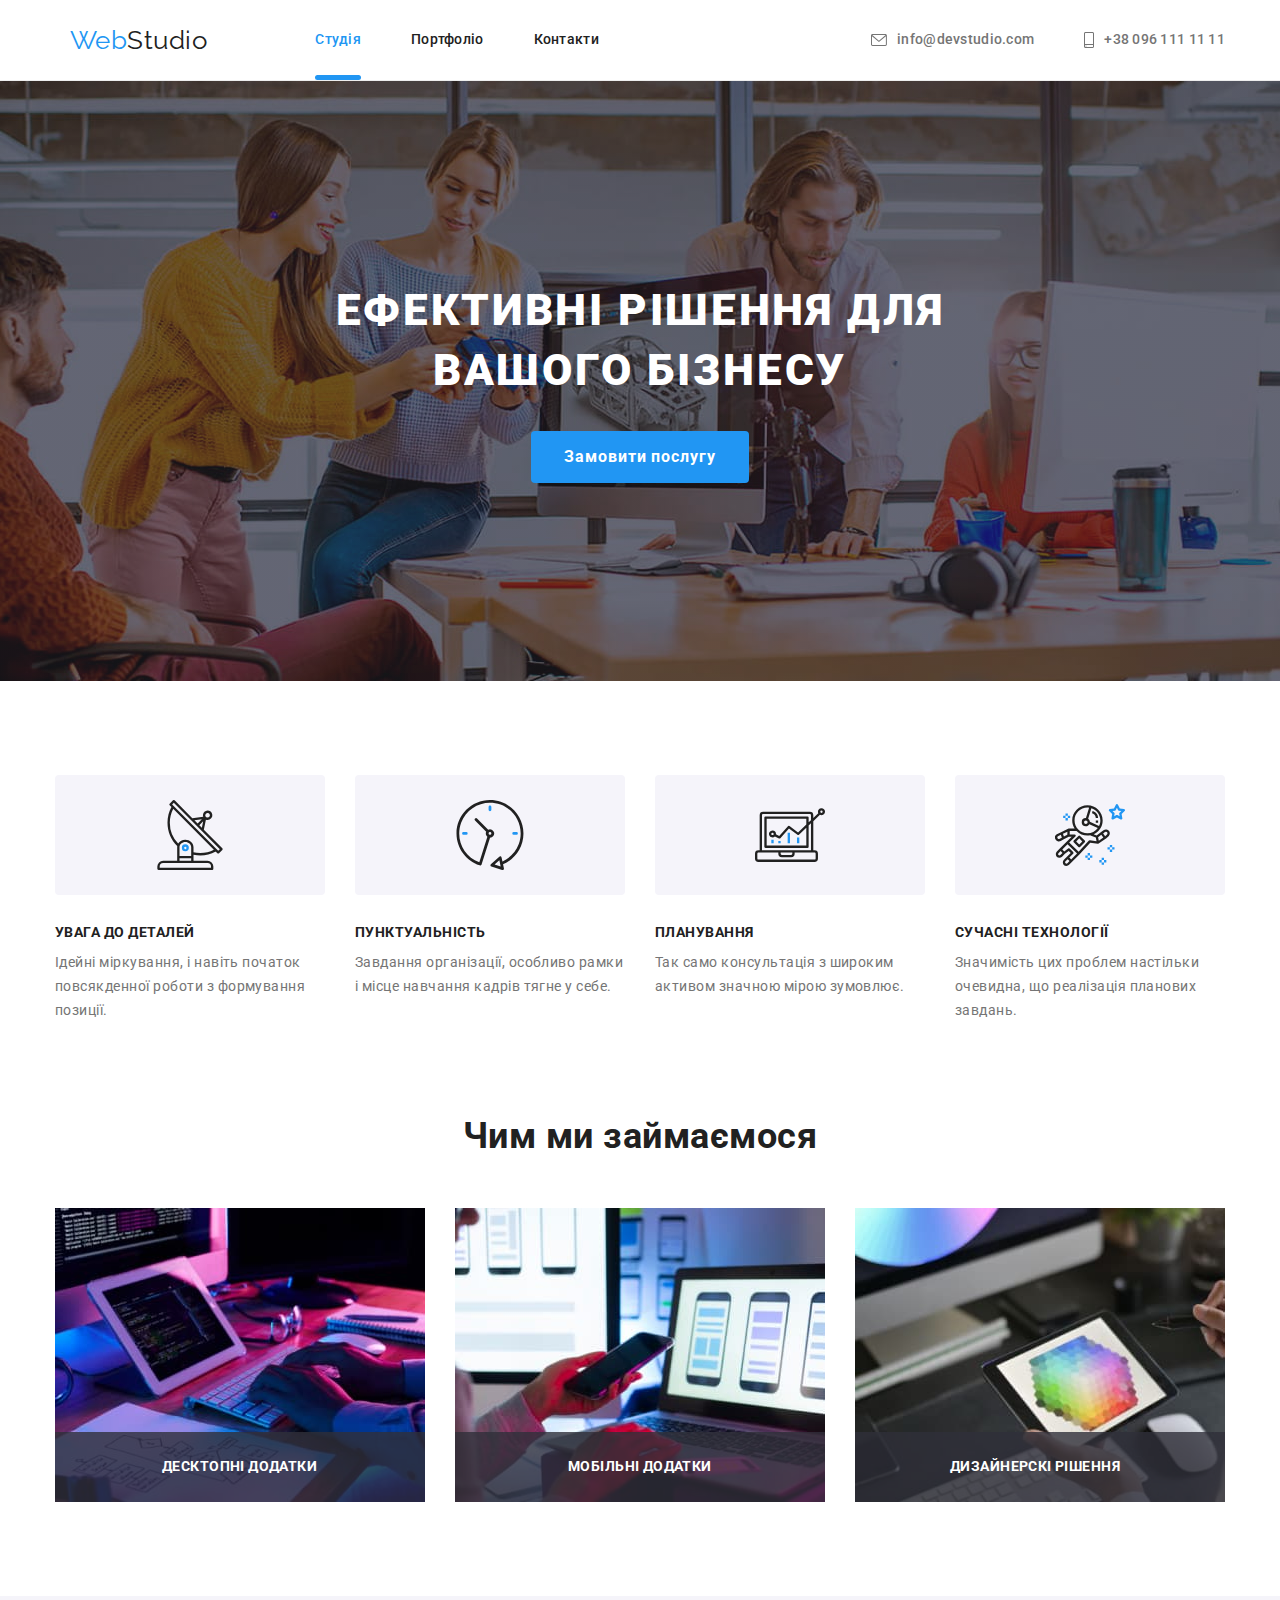
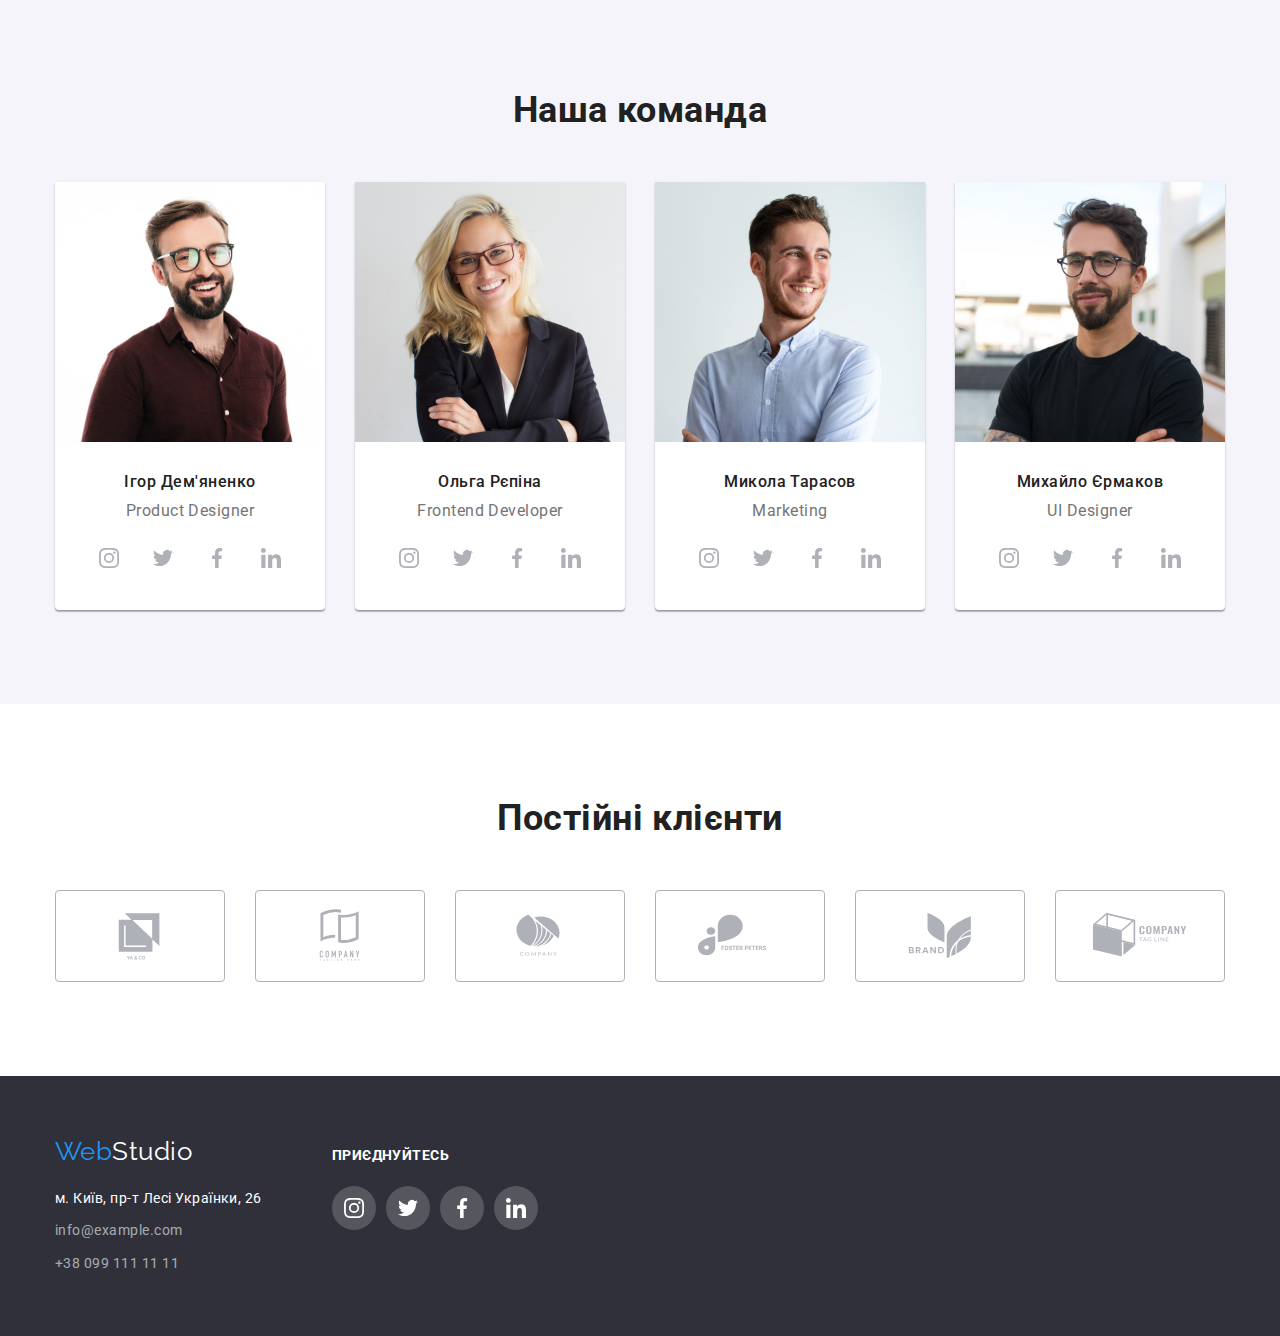
==== index.html @ 12e818ae "Add files via upload" ====
<!DOCTYPE html>
<html lang="uk">
  <head>
    <meta charset="UTF-8" />
    <meta http-equiv="X-UA-Compatible" content="IE=edge" />
    <meta name="viewport" content="width=device-width, initial-scale=1.0" />
    <title>Студія</title>
    <link
      href="https://fonts.googleapis.com/css2?family=Raleway:wght@700&family=Roboto:wght@400;500;700;900&display=swap"
      rel="stylesheet"
    />
    <link
      rel="stylesheet"
      href="https://cdnjs.cloudflare.com/ajax/libs/modern-normalize/1.1.0/modern-normalize.min.css"
    />
    <link rel="stylesheet" href="./css/styles.css" />
  </head>
  <body class="page">
    <!--Header -->
    <header class="page-header">
      <div class="container main-nav">
        <nav class="main-nav">
          <a href="./index.html" lang="en" class="logo-web"
            >Web<span class="logo-studio">Studio</span>
          </a>
          <ul class="site-nav list">
            <li class="item">
              <a href="./index.html" class="link link-current">Студія</a>
            </li>
            <li class="item">
              <a href="./portfolio.html" class="link">Портфоліо</a>
            </li>
            <li class="item"><a href="" class="link">Контакти</a></li>
          </ul>
        </nav>
        <div class="auth-nav">
          <ul class="auth-nav list">
            <li class="item">
              <a class="link" href="mailto:info@devstudio.com"
                ><svg class="icon-nav" width="16" height="12">
                  <use href="./images/symbol-defs.svg#icon-envelope"></use></svg>info@devstudio.com</a
              >
            </li>
            <li class="item">
              <a class="link" href="tel:+380961111111"
                ><svg class="icon-nav" width="10" height="16">
                  <use href="./images/symbol-defs.svg#icon-smartphone"></use>
                </svg>
                +38 096 111 11 11</a
              >
            </li>
          </ul>
        </div>
      </div>
    </header>
    <!--Main-->
    <main>
      <!--Hero-->
      <section class="hero">
        <h1 class="hero-title">
          Ефективні рішення для<br />
          вашого бізнесу
        </h1>
        <button data-modal-open type="button" class="button primary">Замовити послугу</button>
      </section>
      <!--Особливості-->
      <section class="feature">
        <div class="container">
          <ul class="feature-icons list">
            <li class="items">
              <svg class="item-icon" width="70" height="70">
                <use href="./images/symbol-defs.svg#icon-antenna"></use>
              </svg>
            </li>
            <li class="items"
              ><svg class="item-icon" width="70" height="70">
                <use href="./images/symbol-defs.svg#icon-clock"></use>
              </svg>
            </li>
            <li class="items"
              ><svg class="item-icon" width="70" height="70">
                <use href="./images/symbol-defs.svg#icon-diagram"></use>
              </svg>
            </li>
            <li class="items"
              ><svg class="item-icon" width="70" height="70">
                <use href="./images/symbol-defs.svg#icon-astronaut"></use>
              </svg>
            </li>
          </ul>
          <h2 class="feature-title section-title">Наші Особливості</h2>
          <ul class="feature-list list">
            <li class="item icon-antenna">
              <h3 class="list-title">УВАГА ДО ДЕТАЛЕЙ</h3>
              <p class="text">
                Ідейні міркування, і навіть початок повсякденної роботи з формування позиції.
              </p>
            </li>
            <li class="item icon-clock">
              <h3 class="list-title">ПУНКТУАЛЬНІСТЬ</h3>
              <p class="text">
                Завдання організації, особливо рамки і місце навчання кадрів тягне у себе.
              </p>
            </li>
            <li class="item icon-diagram">
              <h3 class="list-title">ПЛАНУВАННЯ</h3>
              <p class="text"> Так само консультація з широким активом значною мірою зумовлює. </p>
            </li>
            <li class="item icon-astronaut">
              <h3 class="list-title">СУЧАСНІ ТЕХНОЛОГІЇ</h3>
              <p class="text">
                Значимість цих проблем настільки очевидна, що реалізація планових завдань.
              </p>
            </li>
          </ul>
        </div>
      </section>
      <!--Чим ми займаємося-->
      <section class="work-list">
        <div class="container">
          <h2 class="section-title">Чим ми займаємося</h2>
          <ul class="work-img list">
            <li class="item aplication">
              <div class="product-thumb">
                <img
                  src="./images/developing.jpg"
                  alt="Розробка программи"
                  width="370"
                  class="img"
                />
                <div class="thumb-img developing"><p class="img-text">Десктопні додатки</p> </div>
              </div>
            </li>
            <li class="item">
              <div class="product-thumb"
                ><img
                  src="./images/mobile-aplication.jpg"
                  alt="Мобільна Аплікація"
                  width="370"
                  class="img"
                />
                <div class="thumb-img aplication"><p class="img-text">Мобільні додатки</p></div>
              </div>
            </li>
            <li class="item">
              <div class="product-thumb"
                ><img
                  src="./images/color-box.jpg"
                  alt="Кольорова фігура на планшеті"
                  width="370"
                  class="img"
                />
                <div class="thumb-img box"><p class="img-text">Дизайнерскі рішення</p></div>
              </div>
            </li>
          </ul>
        </div>
      </section>

      <!--Наша команда-->
      <section class="staff">
        <div class="container">
          <h2 class="section-title">Наша команда</h2>
          <ul class="staff-list list">
            <li class="item">
              <img
                src="./images/Ігор-Дем'яненко.jpg"
                alt="Ігор-Дем'яненко"
                width="270"
                class="img"
              />
              <div class="staff-block">
                <h3 class="list-title">Ігор Дем'яненко</h3>
                <p class="text">Product Designer</p>
                <ul class="staff-socials list">
                  <li class="staff-item"
                    ><a class="link staff-link" href="#" target="_blank" rel="noreferrer noopener"
                      ><svg class="staff-icon" width="20" height="20">
                        <use href="./images/symbol-defs.svg#icon-inst"></use>
                      </svg>
                    </a>
                  </li>
                  <li class="staff-item"
                    ><a class="link staff-link" href="#" target="_blank" rel="noreferrer noopener"
                      ><svg class="staff-icon" width="20" height="20">
                        <use href="./images/symbol-defs.svg#icon-twit"></use></svg></a
                  ></li>
                  <li class="staff-item"
                    ><a class="link staff-link" href="#" target="_blank" rel="noreferrer noopener"
                      ><svg class="staff-icon" width="20" height="20">
                        <use href="./images/symbol-defs.svg#icon-face"></use></svg></a
                  ></li>
                  <li class="staff-item"
                    ><a class="link staff-link" href="#" target="_blank" rel="noreferrer noopener">
                      <svg class="staff-icon" width="20" height="20">
                        <use href="./images/symbol-defs.svg#icon-linke"></use>
                      </svg>
                    </a>
                  </li>
                </ul>
              </div>
            </li>
            <li class="item">
              <img src="./images/Ольга-Рєпіна.jpg" alt="Ольга-Рєпіна" width="270" class="img" />
              <div class="staff-block">
                <h3 class="list-title">Ольга Рєпіна</h3>
                <p class="text">Frontend Developer</p>
                <ul class="staff-socials list">
                  <li class="staff-item"
                    ><a class="link staff-link" href="#" target="_blank" rel="noreferrer noopener"
                      ><svg class="staff-icon" width="20" height="20">
                        <use href="./images/symbol-defs.svg#icon-inst"></use></svg></a
                  ></li>
                  <li class="staff-item"
                    ><a class="link staff-link" href="#" target="_blank" rel="noreferrer noopener"
                      ><svg class="staff-icon" width="20" height="20">
                        <use href="./images/symbol-defs.svg#icon-twit"></use></svg></a
                  ></li>
                  <li class="staff-item"
                    ><a class="link staff-link" href="#" target="_blank" rel="noreferrer noopener"
                      ><svg class="staff-icon" width="20" height="20">
                        <use href="./images/symbol-defs.svg#icon-face"></use></svg></a
                  ></li>
                  <li class="staff-item"
                    ><a class="link staff-link" href="#" target="_blank" rel="noreferrer noopener">
                      <svg class="staff-icon" width="20" height="20">
                        <use href="./images/symbol-defs.svg#icon-linke"></use>
                      </svg>
                    </a>
                  </li>
                </ul>
              </div>
            </li>
            <li class="item">
              <img src="./images/Микола-Тарасов.jpg" alt="Микола-Тарасов" width="270" class="img" />
              <div class="staff-block">
                <h3 class="list-title">Микола Тарасов</h3>
                <p class="text">Marketing</p>
                <ul class="staff-socials list">
                  <li class="staff-item"
                    ><a class="link staff-link" href="#" target="_blank" rel="noreferrer noopener"
                      ><svg class="staff-icon" width="20" height="20">
                        <use href="./images/symbol-defs.svg#icon-inst"></use></svg></a
                  ></li>
                  <li class="staff-item"
                    ><a class="link staff-link" href="#" target="_blank" rel="noreferrer noopener"
                      ><svg class="staff-icon" width="20" height="20">
                        <use href="./images/symbol-defs.svg#icon-twit"></use></svg></a
                  ></li>
                  <li class="staff-item"
                    ><a class="link staff-link" href="#" target="_blank" rel="noreferrer noopener"
                      ><svg class="staff-icon" width="20" height="20">
                        <use href="./images/symbol-defs.svg#icon-face"></use></svg></a
                  ></li>
                  <li class="staff-item"
                    ><a class="link staff-link" href="#" target="_blank" rel="noreferrer noopener">
                      <svg class="staff-icon" width="20" height="20">
                        <use href="./images/symbol-defs.svg#icon-linke"></use>
                      </svg>
                    </a>
                  </li>
                </ul>
              </div>
            </li>
            <li class="item">
              <img
                src="./images/Михайло-Єрмаков.jpg"
                alt="Михайло-Єрмаков"
                width="270"
                class="img"
              />
              <div class="staff-block">
                <h3 class="list-title">Михайло Єрмаков</h3>
                <p class="text">UI Designer</p>
                <ul class="staff-socials list">
                  <li class="staff-item"
                    ><a class="link staff-link" href="#" target="_blank" rel="noreferrer noopener"
                      ><svg class="staff-icon" width="20" height="20">
                        <use href="./images/symbol-defs.svg#icon-inst"></use></svg></a
                  ></li>
                  <li class="staff-item"
                    ><a class="link staff-link" href="#" target="_blank" rel="noreferrer noopener"
                      ><svg class="staff-icon" width="20" height="20">
                        <use href="./images/symbol-defs.svg#icon-twit"></use></svg></a
                  ></li>
                  <li class="staff-item"
                    ><a class="link staff-link" href="#" target="_blank" rel="noreferrer noopener"
                      ><svg class="staff-icon" width="20" height="20">
                        <use href="./images/symbol-defs.svg#icon-face"></use></svg></a
                  ></li>
                  <li class="staff-item"
                    ><a class="link staff-link" href="#" target="_blank" rel="noreferrer noopener">
                      <svg class="staff-icon" width="20" height="20">
                        <use href="./images/symbol-defs.svg#icon-linke"></use>
                      </svg>
                    </a>
                  </li>
                </ul>
              </div>
            </li>
          </ul>
        </div>
      </section>
      <!--Постійні Клієнти-->
      <section class="clients">
        <div class="container">
          <h2 class="section-title">Постійні клієнти</h2>
          <ul class="client-list list">
            <li class="item">
              <a href="#" class="link clients-link">
                <svg class="clients-icon" width="106" height="60">
                  <use href="./images/symbol-defs.svg#icon-yaco"></use>
                </svg> </a
            ></li>
            <li class="item">
              <a href="#" class="link clients-link">
                <svg class="clients-icon" width="106" height="60">
                  <use href="./images/symbol-defs.svg#icon-company-tagline-here"></use>
                </svg>
              </a>
            </li>
            <li class="item">
              <a href="#" class="link clients-link">
                <svg class="clients-icon" width="106" height="60">
                  <use href="./images/symbol-defs.svg#icon-Company"></use></svg></a
            ></li>
            <li class="item">
              <a href="#" class="link clients-link">
                <svg class="clients-icon" width="106" height="60">
                  <use href="./images/symbol-defs.svg#icon-Foster-Peters"></use></svg></a
            ></li>
            <li class="item">
              <a href="#" class="link clients-link">
                <svg class="clients-icon" width="106" height="60">
                  <use href="./images/symbol-defs.svg#icon-Brand"></use></svg></a
            ></li>
            <li class="item">
              <a href="#" class="link clients-link">
                <svg class="clients-icon" width="106" height="60">
                  <use href="./images/symbol-defs.svg#icon-company-tag-line"></use></svg></a
            ></li>
          </ul>
        </div>
      </section>
    </main>
    <!--footer-->
    <footer class="footer">
      <div class="footer-container container">
        <div>
          <a href="./index.html" lang="en"
            ><span class="logo-footer-web">Web</span><span class="logo-footer-studio">Studio</span>
          </a>
          <address class="address">
            <ul class="list">
              <li class="item">
                <a
                  class="address-link"
                  href="https://www.google.com/maps/place/Top+Pacers/@50.4266859,30.5382264,19z/data=!4m13!1m7!3m6!1s0x40d4cf0e033ecbe9:0x57a4dffefec77da0!2z0LHRg9C7LiDQm9C10YHQuCDQo9C60YDQsNC40L3QutC4LCAyNiwg0JrQuNC10LIsIDAyMDAw!3b1!8m2!3d50.4265807!4d30.5383858!3m4!1s0x40d4cf0e033fffff:0x7d92f9458d0f64e0!8m2!3d50.4265807!4d30.5383858"
                  target="_blank"
                  rel="noreferrer noopener"
                  >м. Київ, пр-т Лесі Українки, 26</a
                >
              </li>
              <li class="item">
                <a href="mailto:info@example.com" class="mail-link list-link">info@example.com</a>
              </li>
              <li class="item">
                <a href="tel:+380991111111" class="list-link">+38 099 111 11 11</a>
              </li>
            </ul>
          </address>
        </div>
        <div class="social-links">
          <p class="join">приєднуйтесь</p>
          <ul class="socials list">
            <li class="item"
              ><a class="link" href="#" target="_blank" rel="noreferrer noopener"
                ><svg class="icon-item" width="20" height="20">
                  <use href="./images/symbol-defs.svg#icon-inst"></use></svg></a
            ></li>
            <li class="item"
              ><a class="link" href="#" target="_blank" rel="noreferrer noopener"
                ><svg class="icon-item" width="20" height="20">
                  <use href="./images/symbol-defs.svg#icon-twit"></use></svg></a
            ></li>
            <li class="item"
              ><a class="link" href="#" target="_blank" rel="noreferrer noopener"
                ><svg class="icon-item" width="20" height="20">
                  <use href="./images/symbol-defs.svg#icon-face"></use></svg></a
            ></li>
            <li class="item"
              ><a class="link" href="#" target="_blank" rel="noreferrer noopener">
                <svg class="icon-item" width="20" height="20">
                  <use href="./images/symbol-defs.svg#icon-linke"></use>
                </svg>
              </a>
            </li>
          </ul>
        </div>
      </div>
    </footer>
    <div class="backdrop is-hidden" data-modal>
      <div class="modal">
        <button data-modal-close type="button" class="modal-button"> X </button>
      </div>
    </div>
    <script src="./js/modal.js"></script>
  </body>
</html>
---- css/styles.css ----
:root {
  --primary-text-color: #757575;
  --title-text-color: #212121;
  --primary-white-color: #ffffff;
  --accent-text-color: #2196f3;
  --adress-text-color: rgba(255, 255, 255, 0.6);
  --primary-bg-color: #ffffff;
  --hero-bg-color: #2f303a;
  --staff-bg-color: #f5f4fa;
  --footer-bg-color: #2f303a;
  --button-bg-color: #2196f3;
  --outline-color: #eeeeee;
  --footer-icon-color: #55565e;
  --svg-icon-color: #afb1b8;
  --card-shadow: 0px 1px 3px rgba(0, 0, 0, 0.12), 0px 1px 1px rgba(0, 0, 0, 0.14),
    0px 2px 1px rgba(0, 0, 0, 0.2);
  --card-portfolio-shadow: 0px 1px 1px rgba(0, 0, 0, 0.12), 0px 4px 4px rgba(0, 0, 0, 0.06),
    1px 4px 6px rgba(0, 0, 0, 0.16);
  --button-portfolio-shadow: 0px 3px 1px rgba(0, 0, 0, 0.1), 0px 1px 2px rgba(0, 0, 0, 0.08),
    0px 2px 2px rgba(0, 0, 0, 0.12);

  --timing-function: cubic-bezier(0.4, 0, 0.2, 1);
}

/* Body inherit */ /* Body inherit */ /* Body inherit */ /* Body inherit */
body {
  background-color: var(--primary-bg-color);
  color: var(--primary-text-color);
  font-family: 'roboto', 'sans-serif';
  letter-spacing: 0.03em;
}
.section-title,
.list-title {
  margin-top: 0;
  margin-bottom: 0;

  color: var(--title-text-color);
}
.list-title {
  margin-bottom: 10px;
}
.section-title {
  font-weight: 700;
  font-size: 36px;
  line-height: 1.16;
  text-align: center;
}
a {
  text-decoration: none;
  color: currentColor;
}
img {
  display: block;
  max-width: 100%;
}
.list {
  margin: 0;
  padding: 0;
  list-style: none;
}
.container {
  margin-left: auto;
  margin-right: auto;
  padding-left: 15px;
  padding-right: 15px;

  width: 1200px;
}
/* Button */
.button {
  display: inline-block;
  border-radius: 4px;
  padding: 6px 22px;

  color: var(--title-text-color);
  background-color: var(--staff-bg-color);
  border: 1px solid transparent;

  font-family: inherit;
  font-weight: 500;
  font-size: 16px;
  line-height: 1.6;
  text-align: center;
  letter-spacing: 0.03em;
  cursor: pointer;
}

.hero .button.primary {
  min-width: 216px;
  padding: 10px 32px;

  font-family: inherit;
  font-weight: 700;
  font-size: 16px;
  line-height: 1.9;
  align-items: center;
  text-align: center;
  letter-spacing: 0.06em;
  transition: background-color 250ms var(--timing-function),
  color 250ms var(--timing-function);
}

.button.primary {
  color: var(--primary-white-color);
  background-color: var(--button-bg-color);
  
}

.button.secondary {
  color: var(--title-text-color);
  background-color: var(--staff-bg-color);
  
}

.button.primary:hover,
.button.primary:focus {
  color: var(--title-text-color);
  background-color: var(--staff-bg-color);
}

.button.secondary:hover,
.button.secondary:focus {
  color: var(--primary-white-color);
  background-color: var(--button-bg-color);
}

/* <Header> */ /* <Header> */ /* <Header> */ /* <Header> */ /* <Header> */ /* <Header> */

.page-header {
  border-bottom: 1px solid var(--outline-color);
}

.logo-web {
  padding: 15px;
  font-family: 'Raleway', sans-serif;
  font-size: 26px;
  line-height: 1.19;
  color: var(--accent-text-color);
}

.logo-studio {
  padding: 15x;
  font-family: 'Raleway';
  font-size: 26px;
  line-height: 1.19;
  color: var(--title-text-color);
}

/* Site nav */
.main-nav {
  display: flex;
  align-items: center;
}
.site-nav {
  display: flex;
  margin-left: 93px;
}
.site-nav .item + .item {
  margin-left: 50px;
}
.site-nav .link {
  display: block;
  padding-top: 32px;
  padding-bottom: 32px;

  color: var(--title-text-color);
  font-weight: 500;
  font-size: 14px;
  line-height: 1.14;
  letter-spacing: 0.02em;
  transition: color 250ms var(--timing-function);
}

.site-nav .link-current {
  display: block;
  position: relative;
  color: var(--accent-text-color);
}
.link-current::after {
  content: '';
  position: absolute;
  left: 0;
  bottom: 0;
  border-radius: 3px;
  display: block;
  width: 100%;
  height: 5px;
  background-color: var(--accent-text-color);
  opacity: 1;
  transform: scaleX(100%);
  transition: opacity 250ms var(--timing-function), transform 250ms var(--timing-function);
}
.site-nav .link:hover,
.site-nav .link:focus {
  color: var(--accent-text-color);
}
.site-nav .link.current {
  color: var(--accent-text-color);
}
.site-nav .link-current:hover::after,
.site-nav .link-current:focus::after {
  opacity: 0;
  transform: scaleX(50%);
}
.site-nav .link-current:hover,
.site-nav .link-current:focus {
  color: var(--title-text-color);
}
/* Auth Nav */ /* Auth Nav */ /* Auth Nav */ /* Auth Nav */ /* Auth Nav */
.auth-nav {
  display: flex;
  margin-left: auto;
}
.auth-nav .item + .item {
  margin-left: 50px;
}
.auth-nav .link {
  display: flex;
  align-items: center;
  padding-top: 32px;
  padding-bottom: 32px;

  color: var(--primary-text-color);
  font-weight: 500;
  font-size: 14px;
  line-height: 1.14;
  letter-spacing: 0.02em;
  transition: color 250ms var(--timing-function);
}
.icon-nav {
  margin-right: 10px;
  fill: var(--primary-text-color);
  transition: fill 250ms var(--timing-function);
}

.auth-nav .link:hover .icon-nav,
.auth-nav .link:focus .icon-nav {
  outline: none;
  fill: var(--accent-text-color);
}
.auth-nav .link:hover,
.auth-nav .link:focus {
  color: var(--accent-text-color);
}
/* hero*/ /* hero*/ /* hero*/ /* hero*/ /* hero*/ /* hero*/ /* hero*/ /* hero*/

.hero {
  background-color: var(--hero-bg-color);
  text-align: center;
  height: 600px;
  max-width: 1600px;
  padding-top: 200px;
  padding-bottom: 200px;
  margin-left: auto;
  margin-right: auto;
  background-image: linear-gradient(to bottom, rgba(47, 48, 58, 0.4), rgba(47, 48, 58, 0.4)),
    url(../images/background-img.jpg);
  background-repeat: no-repeat;
  background-position: center;
}

.hero-title {
  margin-top: 0;
  margin-bottom: 30px;

  color: var(--primary-white-color);
  font-weight: 900;
  font-size: 44px;
  line-height: 1.36;
  letter-spacing: 0.06em;
  text-transform: uppercase;
}

/* Feature */ /* Feature */ /* Feature */ /* Feature */ /* Feature */ /* Feature */
.feature {
  padding-top: 94px;
  padding-bottom: 94px;
}
.feature-title {
  visibility: hidden;
  pointer-events: none;
  position: absolute;
}

.feature-list {
  display: flex;
}

.feature .text {
  margin-top: 0;
  margin-bottom: 0;
  font-size: 14px;
  line-height: 1.7;
}
.feature .list-title {
  font-weight: 700;
  font-size: 14px;
  line-height: 1.14;
  text-transform: uppercase;
}
.feature .item {
  width: 270px;
}
.feature .item + .item {
  margin-left: 30px;
}
.feature-icons {
  display: flex;
}
.feature-icons .items {
  display: flex;
  border-radius: 4px;
  margin-bottom: 30px;
  width: 270px;
  height: 120px;
  align-items: center;
  justify-content: center;
  background-color: var(--staff-bg-color);
}
.feature-icons .items + .items {
  margin-left: 30px;
}
/* Work list */ /* Work list */ /* Work list */ /* Work list */ /* Work list */
.work-list {
  padding-top: 0;
  padding-bottom: 94px;
}
.work-img {
  display: flex;
  margin-top: 50px;
}
.work-img > .item + .item {
  margin-left: 30px;
}
.product-thumb {
  position: relative;
}

.product-thumb::before {
  content: '';
  width: 370px;
  height: 70px;
  background-color: rgba(47, 48, 58, 0.8);
  position: absolute;
  top: 224px;
}
.thumb-img {
  position: absolute;
  bottom: 27px;
}
.thumb-img.developing {
  left: 107px;
}
.thumb-img.aplication {
  left: 113px;
}
.thumb-img.box {
  left: 95px;
}

.img-text {
  margin: 0;
  padding: 0;
  font-weight: 700;
  font-size: 14px;
  line-height: 1.14;
  letter-spacing: 0.03em;
  text-transform: uppercase;
  color: var(--primary-white-color);
}
/* Staff */ /* Staff */ /* Staff */ /* Staff */ /* Staff */ /* Staff */ /* Staff */
.staff {
  padding-top: 94px;
  padding-bottom: 94px;

  background-color: var(--staff-bg-color);
}

.staff .list-title {
  font-weight: 500;
  font-size: 16px;
  line-height: 1.19;
  text-align: center;
}
.staff .text {
  margin-top: 0;
  margin-bottom: 16px;
  font-size: 16px;
  line-height: 1.19;
  text-align: center;
}
.staff-list {
  display: flex;
  flex-basis: auto;
  margin-top: 50px;
}

.staff-list .item {
  box-shadow: var(--card-shadow);
  border-radius: 0px 0px 4px 4px;
  background-color: var(--primary-bg-color);
}
.staff-list > .item + .item {
  margin-left: 30px;
}

.staff-socials {
  display: flex;
  align-items: center;
  justify-content: center;
}

.staff-socials .staff-item + .staff-item {
  margin-left: 10px;
}
.staff-link {
  display: flex;
  width: 44px;
  height: 44px;
  border-radius: 50%;
  align-items: center;
  justify-content: center;
  transition: background-color 250ms var(--timing-function);
}
.staff-block {
  padding: 30px 32px;
}
.staff-icon {
  fill: var(--svg-icon-color);
  transition: fill 250ms var(--timing-function);
}
.staff-link:hover .staff-icon,
.staff-link:focus .staff-icon {
  fill: var(--primary-white-color);
}
.staff-link:hover,
.staff-link:focus {
  background-color: var(--accent-text-color);
}
/* Clients */ /* Clients */ /* Clients */ /* Clients */ /* Clients */
.clients {
  padding-top: 94px;
  padding-bottom: 94px;
}

.client-list {
  display: flex;
  justify-content: center;
  margin-top: 50px;
}
.client-list .item + .item {
  margin-left: 30px;
}
.clients-link {
  display: flex;
  width: 170px;
  height: 92px;
  border: 1px solid var(--svg-icon-color);
  border-radius: 4px;
  justify-content: center;
  align-items: center;
  transition: border 250ms var(--timing-function);
}
.clients-icon {
  fill: var(--svg-icon-color);
  transition: fill 250ms var(--timing-function);
}

.clients-link:hover,
.clients-link:focus {
  border: 1px solid var(--accent-text-color);
}

.clients-link:hover .clients-icon,
.clients-link:focus .clients-icon {
  fill: var(--accent-text-color);
}
/* Footer */ /* Footer */ /* Footer */ /* Footer */ /* Footer */ /* Footer */
.footer {
  padding-top: 60px;
  padding-bottom: 60px;
  background-color: var(--footer-bg-color);
}

.footer-container {
  display: flex;
  align-items: baseline;
}

.logo-footer-web {
  font-family: 'Raleway';
  font-size: 26px;
  line-height: 1.19;
  color: var(--accent-text-color);
}

.logo-footer-studio {
  font-family: 'Raleway';
  font-size: 26px;
  line-height: 1.19;
  color: var(--primary-white-color);
}
.address {
  margin-top: 20px;
}
.address .item:not(:last-child) {
  margin-bottom: 9px;
}
.address-link {
  color: var(--primary-white-color);
  font-style: normal;
  font-weight: 400;
  font-size: 14px;
  line-height: 1.7;
  transition: color 250ms var(--timing-function);
}

.list-link {
  color: var(--adress-text-color);
  font-style: normal;
  font-size: 14px;
  line-height: 1.7;
  transition: color 250ms var(--timing-function);
}

.address-link:hover,
.address-link:focus,
.list-link:hover,
.list-link:focus {
  color: var(--accent-text-color);
}

.social-links {
  margin-left: 70px;
}

.join {
  margin-top: 0;
  margin-bottom: 20px;
  font-weight: 700;
  font-size: 14px;
  line-height: 1.42;
  letter-spacing: 0.03em;
  text-transform: uppercase;
  color: var(--primary-white-color);
}
.social-links .socials {
  display: flex;
}
.socials .item + .item {
  margin-left: 10px;
}
.socials .link {
  display: flex;
  width: 44px;
  height: 44px;
  border-radius: 50%;
  justify-content: center;
  align-items: center;
  fill: var(--primary-white-color);
  background-color: var(--footer-icon-color);
  transition: background-color 250ms var(--timing-function);
}

.socials .link:hover,
.socials .link:focus {
  background-color: var(--accent-text-color);
}
/* Modal Backdrop */
.backdrop {
  position: fixed;
  top: 0;
  left: 0;
  width: 100%;
  height: 100%;
  background-color: rgba(0, 0, 0, 20%);
  transition: opacity 250ms var(--timing-function);
}
.backdrop.is-hidden {
  opacity: 0;
  pointer-events: none;
}
.backdrop.is-hidden .modal {
  transform: translate(-200%, -100%) scale(0.7) rotate(0deg);
}
.modal {
  position: absolute;
  top: 50%;
  left: 50%;
  transform: translate(-50%, -50%) scale(1) rotate(360deg);
  border-radius: 4px;
  height: 581px;
  width: 528px;
  padding: 8px;
  background-color: var(--primary-bg-color);
  box-shadow: var(--card-shadow);
  text-align: right;
  transition: transform 250ms var(--timing-function);
}
.modal-button {
  width: 30px;
  height: 30px;
  border: 1px solid rgba(0, 0, 0, 0.1);
  border-radius: 50%;
  cursor: pointer;
  background-color: var(--primary-white-color);
}

/* Portfolio */ /* Portfolio */ /* Portfolio */ /* Portfolio */
.main-section {
  padding-top: 94px;
  padding-bottom: 94px;
}

.main-title {
  visibility: hidden;
  pointer-events: none;
  position: absolute;
}
/* Button list */ /* Button list */ /* Button list */ /* Button list */
.button-list {
  display: flex;
  justify-content: center;
  margin-bottom: 50px;
}

.button-list .item + .item {
  margin-left: 8px;
}
.item .button{
  transition: box-shadow 250ms var(--timing-function),
  background-color 250ms var(--timing-function),
  color 250ms var(--timing-function);;
}
.item .button:hover,
.item .button:focus {
  box-shadow: var(--button-portfolio-shadow);
}
/* Card Set */ /* Card Set */ /* Card Set */ /* Card Set */ /* Card Set */
.card-set {
  display: flex;
  flex-wrap: wrap;

  margin: -15px;
}

.card-set > .card-item {
  margin: 15px;

  width: 370px;
}
.card-link {
  display: block;
  transition: box-shadow 250ms var(--timing-function);
}
.card-item .card-content {
  border-left: 1px solid var(--outline-color);
  border-right: 1px solid var(--outline-color);
  border-bottom: 1px solid var(--outline-color);
}
.card-item .card-title {
  margin-top: 0;
  margin-bottom: 4px;

  color: var(--title-text-color);
  font-weight: 700;
  font-size: 18px;
  line-height: 2;
  letter-spacing: 0.06em;
}
.card-thumb {
  overflow: hidden;
}
.card-item .card-text {
  margin-top: 0;
  margin-bottom: 0;

  color: var(--primary-text-color);
  font-size: 16px;
  line-height: 1.9;
}

.card-content {
  padding: 20px 24px;
}

.card-link:hover,
.card-link:focus {
  box-shadow: var(--card-portfolio-shadow);
}
.card-link:hover .card-overlay,
.card-link:focus .card-overlay {
  transform: translateY(-100%);
  opacity: 1;
}
.card-thumb {
  position: relative;
  overflow: hidden;
}

.card-overlay {
  position: absolute;
  width: 370px;
  height: 294px;
  padding: 63px 24px;
  background-color: rgba(33, 150, 243, 0.9);
  transform: translateY(0%);
  opacity: 1;
  transition: opacity 250ms var(--timing-function), transform 250ms var(--timing-function);
}
.card-overlay-text {
  margin: 0;
  font-weight: 400;
  font-size: 18px;
  line-height: 1.55;
  letter-spacing: 0.03em;
  color: var(--primary-white-color);
}
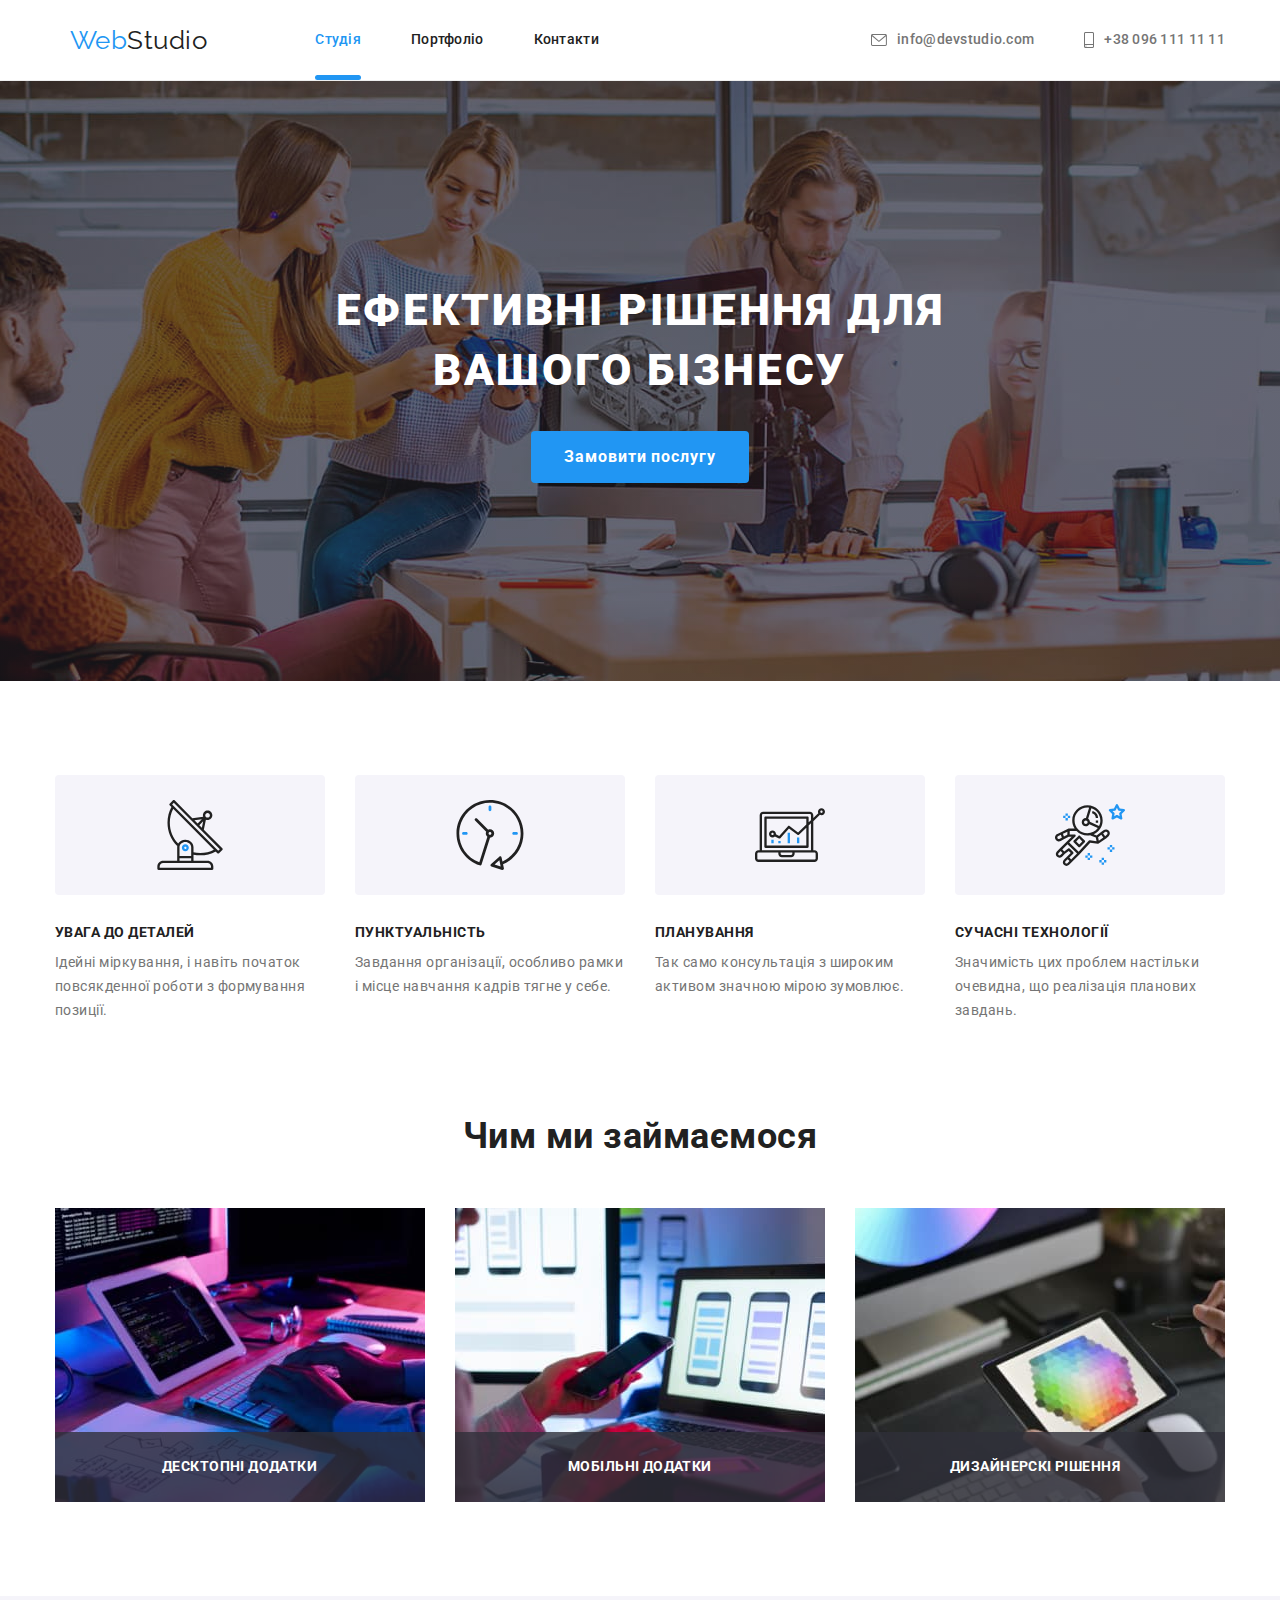
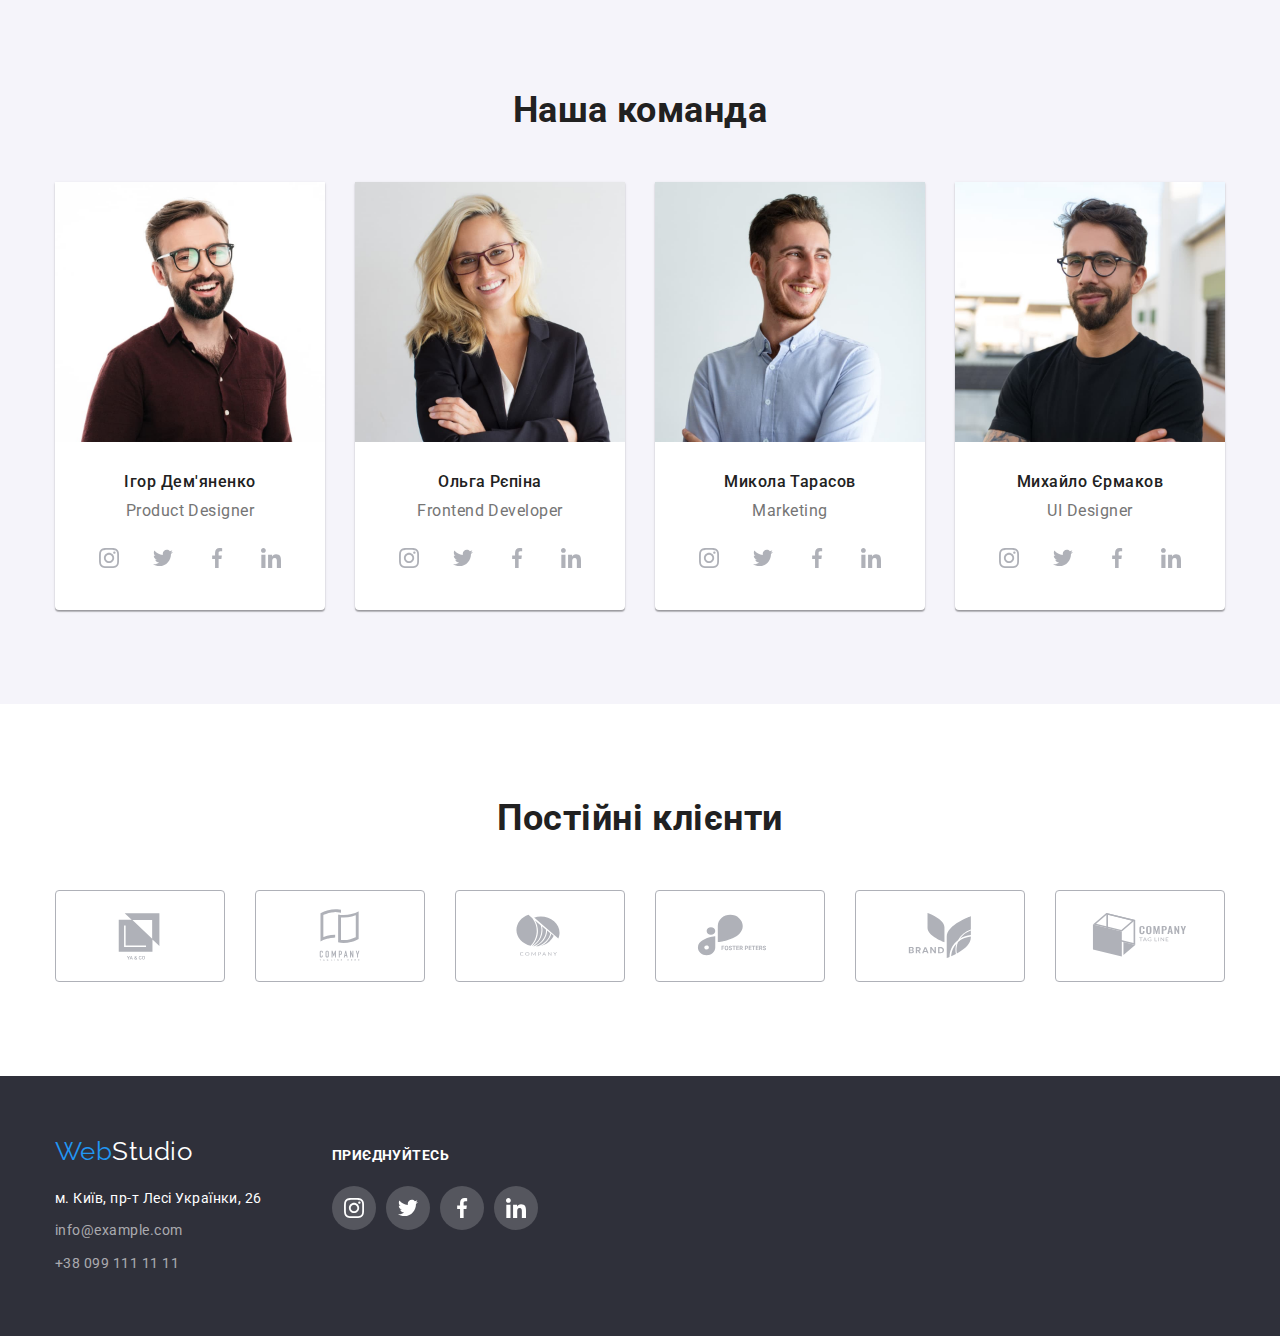
==== commit fda46e56: "Сделал форму в модалке" ====
--- a/index.html
+++ b/index.html
@@ -58,10 +58,12 @@
       <!--Hero-->
       <section class="hero">
         <h1 class="hero-title">
-          Ефективні рішення для<br />
+          Ефективні рішення для
           вашого бізнесу
         </h1>
-        <button data-modal-open type="button" class="button primary">Замовити послугу</button>
+        <button data-modal-open type="button" class="button primary">
+          Замовити послугу
+        </button>
       </section>
       <!--Особливості-->
       <section class="feature">
@@ -72,18 +74,18 @@
                 <use href="./images/symbol-defs.svg#icon-antenna"></use>
               </svg>
             </li>
-            <li class="items"
-              ><svg class="item-icon" width="70" height="70">
+            <li class="items">
+              <svg class="item-icon" width="70" height="70">
                 <use href="./images/symbol-defs.svg#icon-clock"></use>
               </svg>
             </li>
-            <li class="items"
-              ><svg class="item-icon" width="70" height="70">
+            <li class="items">
+              <svg class="item-icon" width="70" height="70">
                 <use href="./images/symbol-defs.svg#icon-diagram"></use>
               </svg>
             </li>
-            <li class="items"
-              ><svg class="item-icon" width="70" height="70">
+            <li class="items">
+              <svg class="item-icon" width="70" height="70">
                 <use href="./images/symbol-defs.svg#icon-astronaut"></use>
               </svg>
             </li>
@@ -93,23 +95,28 @@
             <li class="item icon-antenna">
               <h3 class="list-title">УВАГА ДО ДЕТАЛЕЙ</h3>
               <p class="text">
-                Ідейні міркування, і навіть початок повсякденної роботи з формування позиції.
+                Ідейні міркування, і навіть початок повсякденної роботи з
+                формування позиції.
               </p>
             </li>
             <li class="item icon-clock">
               <h3 class="list-title">ПУНКТУАЛЬНІСТЬ</h3>
               <p class="text">
-                Завдання організації, особливо рамки і місце навчання кадрів тягне у себе.
+                Завдання організації, особливо рамки і місце навчання кадрів
+                тягне у себе.
               </p>
             </li>
             <li class="item icon-diagram">
               <h3 class="list-title">ПЛАНУВАННЯ</h3>
-              <p class="text"> Так само консультація з широким активом значною мірою зумовлює. </p>
+              <p class="text">
+                Так само консультація з широким активом значною мірою зумовлює.
+              </p>
             </li>
             <li class="item icon-astronaut">
               <h3 class="list-title">СУЧАСНІ ТЕХНОЛОГІЇ</h3>
               <p class="text">
-                Значимість цих проблем настільки очевидна, що реалізація планових завдань.
+                Значимість цих проблем настільки очевидна, що реалізація
+                планових завдань.
               </p>
             </li>
           </ul>
@@ -128,29 +135,35 @@
                   width="370"
                   class="img"
                 />
-                <div class="thumb-img developing"><p class="img-text">Десктопні додатки</p> </div>
-              </div>
-            </li>
-            <li class="item">
-              <div class="product-thumb"
-                ><img
+                <div class="thumb-img developing">
+                  <p class="img-text">Десктопні додатки</p>
+                </div>
+              </div>
+            </li>
+            <li class="item">
+              <div class="product-thumb">
+                <img
                   src="./images/mobile-aplication.jpg"
                   alt="Мобільна Аплікація"
                   width="370"
                   class="img"
                 />
-                <div class="thumb-img aplication"><p class="img-text">Мобільні додатки</p></div>
-              </div>
-            </li>
-            <li class="item">
-              <div class="product-thumb"
-                ><img
+                <div class="thumb-img aplication">
+                  <p class="img-text">Мобільні додатки</p>
+                </div>
+              </div>
+            </li>
+            <li class="item">
+              <div class="product-thumb">
+                <img
                   src="./images/color-box.jpg"
                   alt="Кольорова фігура на планшеті"
                   width="370"
                   class="img"
                 />
-                <div class="thumb-img box"><p class="img-text">Дизайнерскі рішення</p></div>
+                <div class="thumb-img box">
+                  <p class="img-text">Дизайнерскі рішення</p>
+                </div>
               </div>
             </li>
           </ul>
@@ -173,25 +186,46 @@
                 <h3 class="list-title">Ігор Дем'яненко</h3>
                 <p class="text">Product Designer</p>
                 <ul class="staff-socials list">
-                  <li class="staff-item"
-                    ><a class="link staff-link" href="#" target="_blank" rel="noreferrer noopener"
+                  <li class="staff-item">
+                    <a
+                      class="link staff-link"
+                      href="#"
+                      target="_blank"
+                      rel="noreferrer noopener"
                       ><svg class="staff-icon" width="20" height="20">
                         <use href="./images/symbol-defs.svg#icon-inst"></use>
                       </svg>
                     </a>
                   </li>
-                  <li class="staff-item"
-                    ><a class="link staff-link" href="#" target="_blank" rel="noreferrer noopener"
-                      ><svg class="staff-icon" width="20" height="20">
-                        <use href="./images/symbol-defs.svg#icon-twit"></use></svg></a
-                  ></li>
-                  <li class="staff-item"
-                    ><a class="link staff-link" href="#" target="_blank" rel="noreferrer noopener"
-                      ><svg class="staff-icon" width="20" height="20">
-                        <use href="./images/symbol-defs.svg#icon-face"></use></svg></a
-                  ></li>
-                  <li class="staff-item"
-                    ><a class="link staff-link" href="#" target="_blank" rel="noreferrer noopener">
+                  <li class="staff-item">
+                    <a
+                      class="link staff-link"
+                      href="#"
+                      target="_blank"
+                      rel="noreferrer noopener"
+                      ><svg class="staff-icon" width="20" height="20">
+                        <use
+                          href="./images/symbol-defs.svg#icon-twit"
+                        ></use></svg></a>
+                  </li>
+                  <li class="staff-item">
+                    <a
+                      class="link staff-link"
+                      href="#"
+                      target="_blank"
+                      rel="noreferrer noopener"
+                      ><svg class="staff-icon" width="20" height="20">
+                        <use
+                          href="./images/symbol-defs.svg#icon-face"
+                        ></use></svg></a>
+                  </li>
+                  <li class="staff-item">
+                    <a
+                      class="link staff-link"
+                      href="#"
+                      target="_blank"
+                      rel="noreferrer noopener"
+                    >
                       <svg class="staff-icon" width="20" height="20">
                         <use href="./images/symbol-defs.svg#icon-linke"></use>
                       </svg>
@@ -201,28 +235,56 @@
               </div>
             </li>
             <li class="item">
-              <img src="./images/Ольга-Рєпіна.jpg" alt="Ольга-Рєпіна" width="270" class="img" />
+              <img
+                src="./images/Ольга-Рєпіна.jpg"
+                alt="Ольга-Рєпіна"
+                width="270"
+                class="img"
+              />
               <div class="staff-block">
                 <h3 class="list-title">Ольга Рєпіна</h3>
                 <p class="text">Frontend Developer</p>
                 <ul class="staff-socials list">
-                  <li class="staff-item"
-                    ><a class="link staff-link" href="#" target="_blank" rel="noreferrer noopener"
-                      ><svg class="staff-icon" width="20" height="20">
-                        <use href="./images/symbol-defs.svg#icon-inst"></use></svg></a
-                  ></li>
-                  <li class="staff-item"
-                    ><a class="link staff-link" href="#" target="_blank" rel="noreferrer noopener"
-                      ><svg class="staff-icon" width="20" height="20">
-                        <use href="./images/symbol-defs.svg#icon-twit"></use></svg></a
-                  ></li>
-                  <li class="staff-item"
-                    ><a class="link staff-link" href="#" target="_blank" rel="noreferrer noopener"
-                      ><svg class="staff-icon" width="20" height="20">
-                        <use href="./images/symbol-defs.svg#icon-face"></use></svg></a
-                  ></li>
-                  <li class="staff-item"
-                    ><a class="link staff-link" href="#" target="_blank" rel="noreferrer noopener">
+                  <li class="staff-item">
+                    <a
+                      class="link staff-link"
+                      href="#"
+                      target="_blank"
+                      rel="noreferrer noopener"
+                      ><svg class="staff-icon" width="20" height="20">
+                        <use
+                          href="./images/symbol-defs.svg#icon-inst"
+                        ></use></svg></a>
+                  </li>
+                  <li class="staff-item">
+                    <a
+                      class="link staff-link"
+                      href="#"
+                      target="_blank"
+                      rel="noreferrer noopener"
+                      ><svg class="staff-icon" width="20" height="20">
+                        <use
+                          href="./images/symbol-defs.svg#icon-twit"
+                        ></use></svg></a>
+                  </li>
+                  <li class="staff-item">
+                    <a
+                      class="link staff-link"
+                      href="#"
+                      target="_blank"
+                      rel="noreferrer noopener"
+                      ><svg class="staff-icon" width="20" height="20">
+                        <use
+                          href="./images/symbol-defs.svg#icon-face"
+                        ></use></svg></a>
+                  </li>
+                  <li class="staff-item">
+                    <a
+                      class="link staff-link"
+                      href="#"
+                      target="_blank"
+                      rel="noreferrer noopener"
+                    >
                       <svg class="staff-icon" width="20" height="20">
                         <use href="./images/symbol-defs.svg#icon-linke"></use>
                       </svg>
@@ -232,28 +294,56 @@
               </div>
             </li>
             <li class="item">
-              <img src="./images/Микола-Тарасов.jpg" alt="Микола-Тарасов" width="270" class="img" />
+              <img
+                src="./images/Микола-Тарасов.jpg"
+                alt="Микола-Тарасов"
+                width="270"
+                class="img"
+              />
               <div class="staff-block">
                 <h3 class="list-title">Микола Тарасов</h3>
                 <p class="text">Marketing</p>
                 <ul class="staff-socials list">
-                  <li class="staff-item"
-                    ><a class="link staff-link" href="#" target="_blank" rel="noreferrer noopener"
-                      ><svg class="staff-icon" width="20" height="20">
-                        <use href="./images/symbol-defs.svg#icon-inst"></use></svg></a
-                  ></li>
-                  <li class="staff-item"
-                    ><a class="link staff-link" href="#" target="_blank" rel="noreferrer noopener"
-                      ><svg class="staff-icon" width="20" height="20">
-                        <use href="./images/symbol-defs.svg#icon-twit"></use></svg></a
-                  ></li>
-                  <li class="staff-item"
-                    ><a class="link staff-link" href="#" target="_blank" rel="noreferrer noopener"
-                      ><svg class="staff-icon" width="20" height="20">
-                        <use href="./images/symbol-defs.svg#icon-face"></use></svg></a
-                  ></li>
-                  <li class="staff-item"
-                    ><a class="link staff-link" href="#" target="_blank" rel="noreferrer noopener">
+                  <li class="staff-item">
+                    <a
+                      class="link staff-link"
+                      href="#"
+                      target="_blank"
+                      rel="noreferrer noopener"
+                      ><svg class="staff-icon" width="20" height="20">
+                        <use
+                          href="./images/symbol-defs.svg#icon-inst"
+                        ></use></svg></a>
+                  </li>
+                  <li class="staff-item">
+                    <a
+                      class="link staff-link"
+                      href="#"
+                      target="_blank"
+                      rel="noreferrer noopener"
+                      ><svg class="staff-icon" width="20" height="20">
+                        <use
+                          href="./images/symbol-defs.svg#icon-twit"
+                        ></use></svg></a>
+                  </li>
+                  <li class="staff-item">
+                    <a
+                      class="link staff-link"
+                      href="#"
+                      target="_blank"
+                      rel="noreferrer noopener"
+                      ><svg class="staff-icon" width="20" height="20">
+                        <use
+                          href="./images/symbol-defs.svg#icon-face"
+                        ></use></svg></a>
+                  </li>
+                  <li class="staff-item">
+                    <a
+                      class="link staff-link"
+                      href="#"
+                      target="_blank"
+                      rel="noreferrer noopener"
+                    >
                       <svg class="staff-icon" width="20" height="20">
                         <use href="./images/symbol-defs.svg#icon-linke"></use>
                       </svg>
@@ -273,23 +363,46 @@
                 <h3 class="list-title">Михайло Єрмаков</h3>
                 <p class="text">UI Designer</p>
                 <ul class="staff-socials list">
-                  <li class="staff-item"
-                    ><a class="link staff-link" href="#" target="_blank" rel="noreferrer noopener"
-                      ><svg class="staff-icon" width="20" height="20">
-                        <use href="./images/symbol-defs.svg#icon-inst"></use></svg></a
-                  ></li>
-                  <li class="staff-item"
-                    ><a class="link staff-link" href="#" target="_blank" rel="noreferrer noopener"
-                      ><svg class="staff-icon" width="20" height="20">
-                        <use href="./images/symbol-defs.svg#icon-twit"></use></svg></a
-                  ></li>
-                  <li class="staff-item"
-                    ><a class="link staff-link" href="#" target="_blank" rel="noreferrer noopener"
-                      ><svg class="staff-icon" width="20" height="20">
-                        <use href="./images/symbol-defs.svg#icon-face"></use></svg></a
-                  ></li>
-                  <li class="staff-item"
-                    ><a class="link staff-link" href="#" target="_blank" rel="noreferrer noopener">
+                  <li class="staff-item">
+                    <a
+                      class="link staff-link"
+                      href="#"
+                      target="_blank"
+                      rel="noreferrer noopener"
+                      ><svg class="staff-icon" width="20" height="20">
+                        <use
+                          href="./images/symbol-defs.svg#icon-inst"
+                        ></use></svg></a>
+                  </li>
+                  <li class="staff-item">
+                    <a
+                      class="link staff-link"
+                      href="#"
+                      target="_blank"
+                      rel="noreferrer noopener"
+                      ><svg class="staff-icon" width="20" height="20">
+                        <use
+                          href="./images/symbol-defs.svg#icon-twit"
+                        ></use></svg></a>
+                  </li>
+                  <li class="staff-item">
+                    <a
+                      class="link staff-link"
+                      href="#"
+                      target="_blank"
+                      rel="noreferrer noopener"
+                      ><svg class="staff-icon" width="20" height="20">
+                        <use
+                          href="./images/symbol-defs.svg#icon-face"
+                        ></use></svg></a>
+                  </li>
+                  <li class="staff-item">
+                    <a
+                      class="link staff-link"
+                      href="#"
+                      target="_blank"
+                      rel="noreferrer noopener"
+                    >
                       <svg class="staff-icon" width="20" height="20">
                         <use href="./images/symbol-defs.svg#icon-linke"></use>
                       </svg>
@@ -310,35 +423,42 @@
               <a href="#" class="link clients-link">
                 <svg class="clients-icon" width="106" height="60">
                   <use href="./images/symbol-defs.svg#icon-yaco"></use>
-                </svg> </a
-            ></li>
+                </svg>
+              </a>
+            </li>
             <li class="item">
               <a href="#" class="link clients-link">
                 <svg class="clients-icon" width="106" height="60">
-                  <use href="./images/symbol-defs.svg#icon-company-tagline-here"></use>
+                  <use
+                    href="./images/symbol-defs.svg#icon-company-tagline-here"
+                  ></use>
                 </svg>
               </a>
             </li>
             <li class="item">
               <a href="#" class="link clients-link">
                 <svg class="clients-icon" width="106" height="60">
-                  <use href="./images/symbol-defs.svg#icon-Company"></use></svg></a
-            ></li>
+                  <use href="./images/symbol-defs.svg#icon-Company"></use></svg></a>
+            </li>
             <li class="item">
               <a href="#" class="link clients-link">
                 <svg class="clients-icon" width="106" height="60">
-                  <use href="./images/symbol-defs.svg#icon-Foster-Peters"></use></svg></a
-            ></li>
+                  <use
+                    href="./images/symbol-defs.svg#icon-Foster-Peters"
+                  ></use></svg></a>
+            </li>
             <li class="item">
               <a href="#" class="link clients-link">
                 <svg class="clients-icon" width="106" height="60">
-                  <use href="./images/symbol-defs.svg#icon-Brand"></use></svg></a
-            ></li>
+                  <use href="./images/symbol-defs.svg#icon-Brand"></use></svg></a>
+            </li>
             <li class="item">
               <a href="#" class="link clients-link">
                 <svg class="clients-icon" width="106" height="60">
-                  <use href="./images/symbol-defs.svg#icon-company-tag-line"></use></svg></a
-            ></li>
+                  <use
+                    href="./images/symbol-defs.svg#icon-company-tag-line"
+                  ></use></svg></a>
+            </li>
           </ul>
         </div>
       </section>
@@ -348,7 +468,8 @@
       <div class="footer-container container">
         <div>
           <a href="./index.html" lang="en"
-            ><span class="logo-footer-web">Web</span><span class="logo-footer-studio">Studio</span>
+            ><span class="logo-footer-web">Web</span
+            ><span class="logo-footer-studio">Studio</span>
           </a>
           <address class="address">
             <ul class="list">
@@ -362,10 +483,14 @@
                 >
               </li>
               <li class="item">
-                <a href="mailto:info@example.com" class="mail-link list-link">info@example.com</a>
+                <a href="mailto:info@example.com" class="mail-link list-link"
+                  >info@example.com</a
+                >
               </li>
               <li class="item">
-                <a href="tel:+380991111111" class="list-link">+38 099 111 11 11</a>
+                <a href="tel:+380991111111" class="list-link"
+                  >+38 099 111 11 11</a
+                >
               </li>
             </ul>
           </address>
@@ -373,23 +498,28 @@
         <div class="social-links">
           <p class="join">приєднуйтесь</p>
           <ul class="socials list">
-            <li class="item"
-              ><a class="link" href="#" target="_blank" rel="noreferrer noopener"
+            <li class="item">
+              <a class="link" href="#" target="_blank" rel="noreferrer noopener"
                 ><svg class="icon-item" width="20" height="20">
-                  <use href="./images/symbol-defs.svg#icon-inst"></use></svg></a
-            ></li>
-            <li class="item"
-              ><a class="link" href="#" target="_blank" rel="noreferrer noopener"
+                  <use href="./images/symbol-defs.svg#icon-inst"></use></svg></a>
+            </li>
+            <li class="item">
+              <a class="link" href="#" target="_blank" rel="noreferrer noopener"
                 ><svg class="icon-item" width="20" height="20">
-                  <use href="./images/symbol-defs.svg#icon-twit"></use></svg></a
-            ></li>
-            <li class="item"
-              ><a class="link" href="#" target="_blank" rel="noreferrer noopener"
+                  <use href="./images/symbol-defs.svg#icon-twit"></use></svg></a>
+            </li>
+            <li class="item">
+              <a class="link" href="#" target="_blank" rel="noreferrer noopener"
                 ><svg class="icon-item" width="20" height="20">
-                  <use href="./images/symbol-defs.svg#icon-face"></use></svg></a
-            ></li>
-            <li class="item"
-              ><a class="link" href="#" target="_blank" rel="noreferrer noopener">
+                  <use href="./images/symbol-defs.svg#icon-face"></use></svg></a>
+            </li>
+            <li class="item">
+              <a
+                class="link"
+                href="#"
+                target="_blank"
+                rel="noreferrer noopener"
+              >
                 <svg class="icon-item" width="20" height="20">
                   <use href="./images/symbol-defs.svg#icon-linke"></use>
                 </svg>
@@ -401,7 +531,57 @@
     </footer>
     <div class="backdrop is-hidden" data-modal>
       <div class="modal">
-        <button data-modal-close type="button" class="modal-button"> X </button>
+        <button data-modal-close type="button" class="modal-button-close">
+          <svg class="close-icon" width="18" height="18">
+            <use href="./images/symbol-defs.svg#icon-close-black"></use>
+          </svg>
+        </button>
+        <p class="modal-discription">Залиште свої дані, ми вам передзвонимо</p>
+        <form action="#" class="js-speaker-form form">
+          <div class="form-group form-name">
+            <label class="form-label" for="name" >Ім'я</label>
+          <input class="form-input form-input-name" type="text" name="user-name" id="name" />
+          <svg class="input-icon input-icon-name" width="18" height="18">
+            <use href="./images/symbol-defs.svg#icon-person-black"></use>
+          </svg>
+          </div>
+          <div class="form-group form-tell" >
+            <label class="form-label" for="tell">Телефон</label>
+            <input class="form-input form-input-tell" type="text" name="tell" id="tell" />
+            <svg class="input-icon input-icon-tell" width="18" height="18">
+            <use href="./images/symbol-defs.svg#icon-phone-black"></use>
+          </svg>
+          </div>
+          <div class="form-group form-email">
+            <label class="form-label" for="email">Пошта</label>
+          <input class="form-input form-input-email" type="text" name="email" id="email" />
+          <svg class="input-icon input-icon-email" width="18" height="18">
+            <use href="./images/symbol-defs.svg#icon-email-black"></use>
+          </svg>
+          </div>
+          <div class="form-group form-feedback">
+            <label class="form-label" for="feedback">Коментар</label>
+          <textarea class="textarea-input"
+            name="feedback"
+            rows="5"
+            placeholder="Введіть текст"
+            id="feedback"
+          ></textarea>
+        </div>
+          <div class="form-checkbox">
+          <label class="checkbox-label">
+          <input class="checkbox-input" type="checkbox" name="agreement">
+          <span class="checkbox-icon-span">
+            <svg class="checkbox-icon" width="16" height="15">
+              <use href="./images/symbol-defs.svg#icon-check"></use>
+            </svg>
+          </span>
+          <span class="checkbox-text">Погоджуюся з розсилкою та приймаю</span>
+            <a class="checkbox-link" href="#">Умови договору</a>
+          </label>
+          </div>
+          <button class="form-button" type="submit">Відправити</button>
+        </form>
       </div>
     </div>
     <script src="./js/modal.js"></script>
--- a/css/styles.css
+++ b/css/styles.css
@@ -2,6 +2,7 @@
   --primary-text-color: #757575;
   --title-text-color: #212121;
   --primary-white-color: #ffffff;
+  --placeholder-text-color:rgba(117, 117, 117, 0.5);
   --accent-text-color: #2196f3;
   --adress-text-color: rgba(255, 255, 255, 0.6);
   --primary-bg-color: #ffffff;
@@ -11,6 +12,7 @@
   --button-bg-color: #2196f3;
   --outline-color: #eeeeee;
   --footer-icon-color: #55565e;
+  --border-form-color:rgba(33, 33, 33, 0.2);
   --svg-icon-color: #afb1b8;
   --card-shadow: 0px 1px 3px rgba(0, 0, 0, 0.12), 0px 1px 1px rgba(0, 0, 0, 0.14),
     0px 2px 1px rgba(0, 0, 0, 0.2);
@@ -18,7 +20,7 @@
     1px 4px 6px rgba(0, 0, 0, 0.16);
   --button-portfolio-shadow: 0px 3px 1px rgba(0, 0, 0, 0.1), 0px 1px 2px rgba(0, 0, 0, 0.08),
     0px 2px 2px rgba(0, 0, 0, 0.12);
-
+  --button-modal-shadow: 0px 4px 4px rgba(0, 0, 0, 0.15);
   --timing-function: cubic-bezier(0.4, 0, 0.2, 1);
 }
 
@@ -83,6 +85,8 @@
   text-align: center;
   letter-spacing: 0.03em;
   cursor: pointer;
+  transition: background-color 250ms var(--timing-function),
+  color 250ms var(--timing-function);
 }
 
 .hero .button.primary {
@@ -260,9 +264,11 @@
 }
 
 .hero-title {
+  width: 696px;
+  margin-left: auto;
+  margin-right: auto;
   margin-top: 0;
   margin-bottom: 30px;
-
   color: var(--primary-white-color);
   font-weight: 900;
   font-size: 44px;
@@ -277,9 +283,16 @@
   padding-bottom: 94px;
 }
 .feature-title {
-  visibility: hidden;
-  pointer-events: none;
-  position: absolute;
+  position: absolute;
+  width: 1px;
+  height: 1px;
+  margin: -1px;
+  border: 0;
+  padding: 0;
+  white-space: nowrap;
+  clip-path: inset(100%);
+  clip:rect(0 0 0 0);
+  overflow: hidden;
 }
 
 .feature-list {
@@ -589,21 +602,204 @@
   left: 50%;
   transform: translate(-50%, -50%) scale(1) rotate(360deg);
   border-radius: 4px;
-  height: 581px;
+  min-height: 581px;
   width: 528px;
-  padding: 8px;
+  padding: 40px;
   background-color: var(--primary-bg-color);
   box-shadow: var(--card-shadow);
-  text-align: right;
   transition: transform 250ms var(--timing-function);
 }
-.modal-button {
+.modal-button-close {
+  position: absolute;
+  top: 8px;
+  right: 8px;
+  display: flex;
+  justify-content: center;
+  align-items: center;
   width: 30px;
   height: 30px;
   border: 1px solid rgba(0, 0, 0, 0.1);
   border-radius: 50%;
+  margin-left: auto;
   cursor: pointer;
   background-color: var(--primary-white-color);
+  transition: fill 250ms var(--timing-function),
+  border-color 250ms var(--timing-function);
+}
+
+.modal-button-close:hover {
+  fill: var(--accent-text-color);
+  border-color: var(--accent-text-color);
+}
+.modal-discription {
+  margin: 0px 0px 12px 0px;
+  font-weight: 700;
+  font-size: 20px;
+  line-height: 1.15;
+  text-align: center;
+  color: var(--title-text-color);
+}
+.form {
+  display: block;
+  width: 448px;
+  margin-left: auto;
+  margin-right: auto;
+}
+
+.form-group {
+  display: flex;
+  flex-direction:column;
+  margin-bottom: 10px;
+}
+
+.form-feedback {
+  margin-bottom: 20px;
+}
+
+.form-checkbox {
+  margin-bottom: 30px;
+}
+.form-label {
+  margin-bottom: 4px;
+  font-weight: 400;
+  font-size: 12px;
+  line-height: 1.16;
+  letter-spacing: 0.01em;
+}
+.form-input {
+  border: 1px solid var(--border-form-color);
+  border-radius: 4px;
+  padding: 9px 35px;
+  transition: border-color 250ms var(--timing-function);
+}
+.form-input:hover,
+.form-input:focus {
+  border-color: var(--accent-text-color);
+}
+.form-input:hover + .input-icon,
+.form-input:focus + .input-icon{
+  fill: var(--accent-text-color);
+}
+.form-input:focus-visible{
+  outline: none;
+}
+.input-icon {
+  transition: fill 250ms var(--timing-function);
+}
+.form-name {
+  position: relative;
+  }
+.input-icon-name {
+  position: absolute;
+  top: 28px;
+  left: 12px;
+}
+.form-tell {
+  position: relative;
+}
+.input-icon-tell {
+  position: absolute;
+  top: 28px;
+  left: 12px;
+}
+.form-email {
+  position: relative;
+}
+.input-icon-email {
+  position: absolute;
+  top: 28px;
+  left: 12px;
+}
+.textarea-input {
+  border: 1px solid var(--border-form-color);
+  border-radius: 4px;
+  width: 448px;
+  min-height: 120px;
+  padding: 12px 16px;
+  resize:none;
+  transition: border-color 250ms var(--timing-function);
+}
+.form-feedback textarea::placeholder {
+  font-weight: 400;
+  font-size: 12px;
+  line-height: 1.16;
+  letter-spacing: 0.01em;
+  color: var(--placeholder-text-color);
+}
+.textarea-input:hover,
+.textarea-input:focus {
+  border-color: var(--accent-text-color);
+}
+.textarea-input:focus-visible{
+  outline: none;}
+
+.form-checkbox {
+  margin-left: auto;
+  margin-right: auto;
+}
+.checkbox-label {
+  display: flex;
+  align-items: center;
+  justify-content: center;
+}
+.checkbox-input {
+  appearance: none;
+}
+.checkbox-icon-span {
+  display: flex;
+  width: 16px;
+  height: 15px;
+  border: 2px solid var(--title-text-color);
+  border-radius: 2px;
+  margin-right: 8px;
+  justify-content: center;
+  align-items: center;
+}
+.checkbox-icon {
+  fill: transparent;
+}
+.checkbox-input:checked+.checkbox-icon-span{
+  border-color: transparent;
+  background-color: #2196f3;
+}
+.checkbox-input:checked +.checkbox-icon-span .checkbox-icon {
+  fill: var(--primary-white-color);
+}
+.checkbox-text {
+  margin-right: 5px;
+  font-weight: 400;
+  font-size: 14px;
+  line-height: 1.7;
+}
+.checkbox-link {
+  font-weight: 400;
+  font-size: 14px;
+  line-height: 1.7;
+  text-decoration-line: underline;
+  color: var(--accent-text-color);
+}
+
+.form-button {
+  display: block;
+  margin-left: auto;
+  margin-right: auto;
+  border: 1px solid transparent;
+  border-radius: 4px;
+  width: 200px;
+  min-height: 50px;
+  background-color: var(--button-bg-color);
+  font-weight: 700;
+  font-size: 16px;
+  line-height: 1.9;
+  letter-spacing: 0.06em;
+  color: var(--primary-white-color);
+  box-shadow: var(--button-modal-shadow);
+  cursor: pointer;
+  transition: background-color 250ms var(--timing-function);
+}
+.form-button:hover,
+.form-button:focus {
+  background-color: var(--footer-bg-color);
 }
 
 /* Portfolio */ /* Portfolio */ /* Portfolio */ /* Portfolio */
@@ -613,9 +809,16 @@
 }
 
 .main-title {
-  visibility: hidden;
-  pointer-events: none;
-  position: absolute;
+  position: absolute;
+  width: 1px;
+  height: 1px;
+  margin: -1px;
+  border: 0;
+  padding: 0;
+  white-space: nowrap;
+  clip-path: inset(100%);
+  clip:rect(0 0 0 0);
+  overflow: hidden;
 }
 /* Button list */ /* Button list */ /* Button list */ /* Button list */
 .button-list {
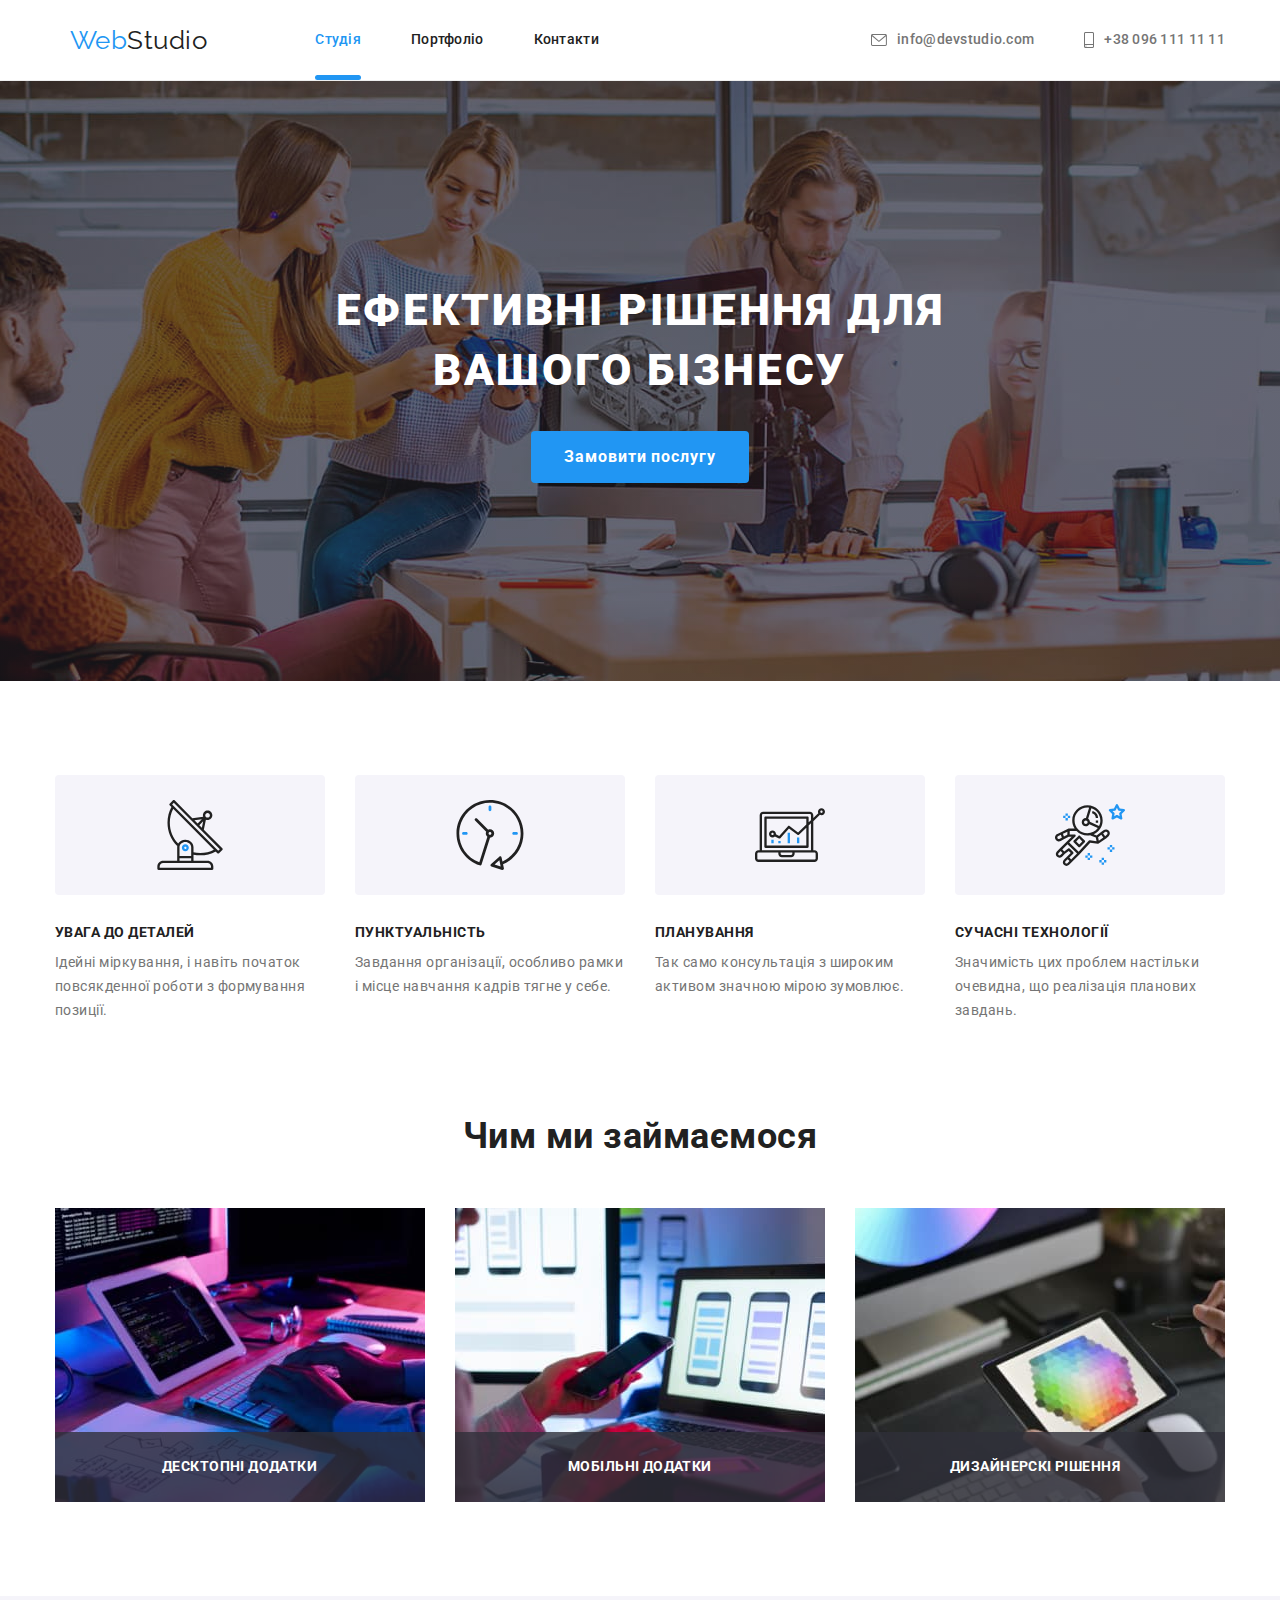
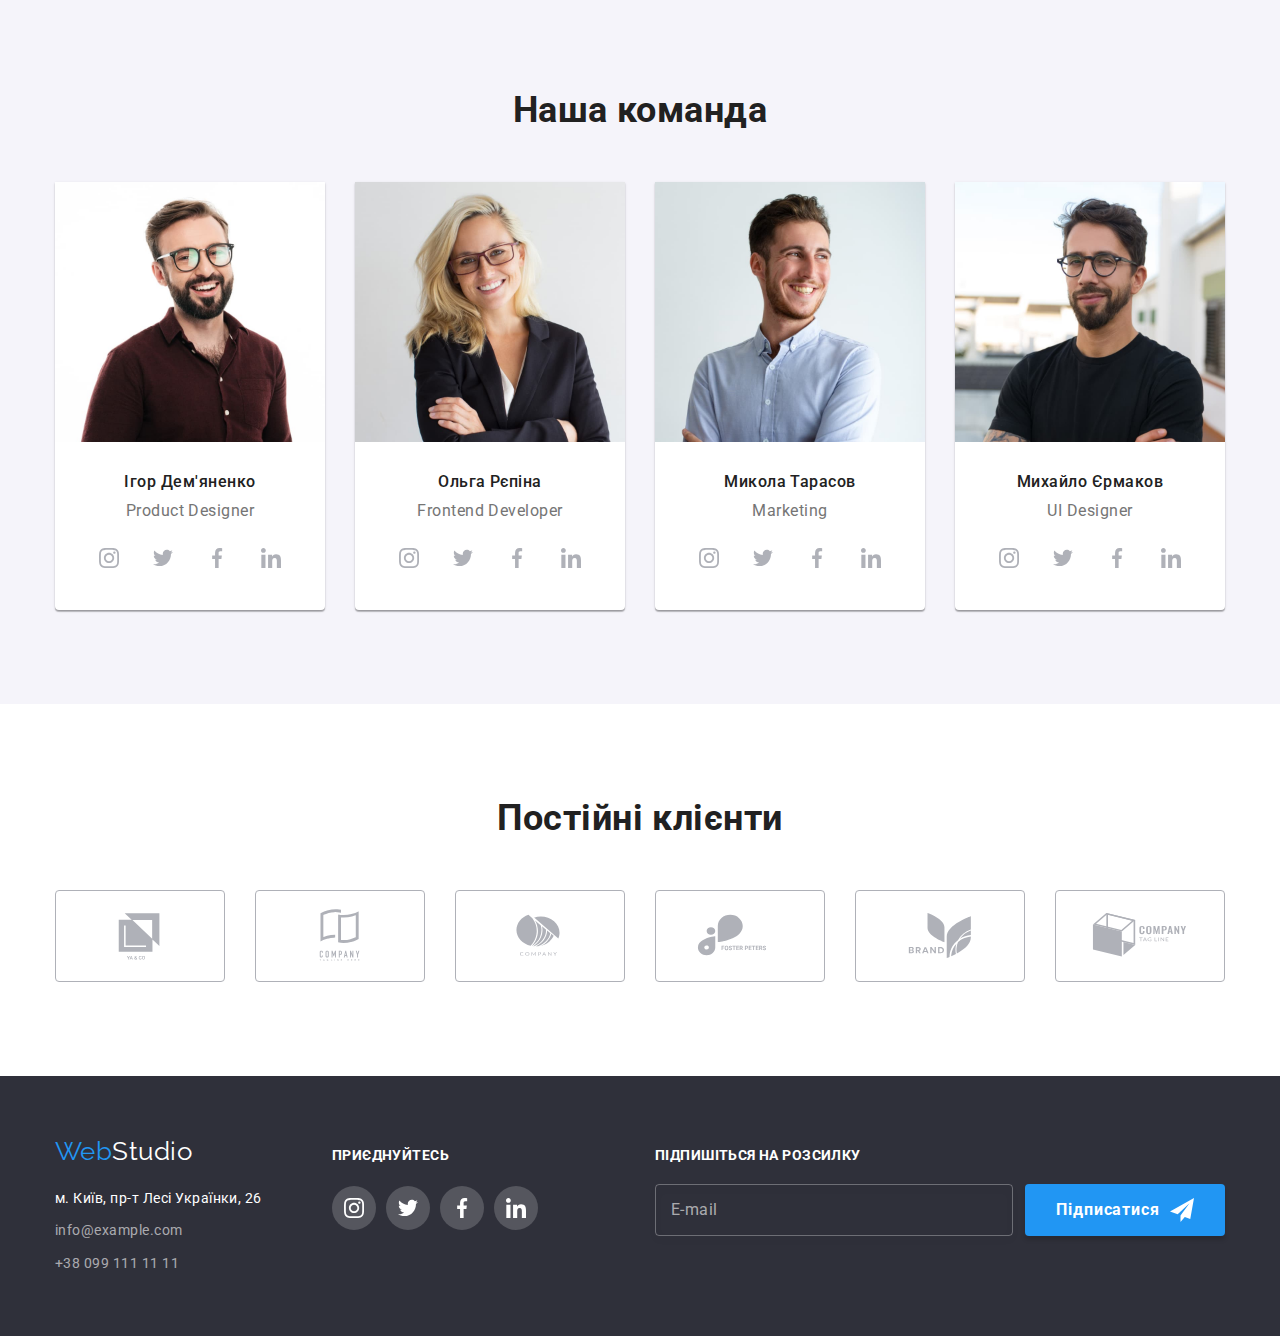
==== commit 56682472: "Закінчив 6 Домашку" ====
--- a/index.html
+++ b/index.html
@@ -57,10 +57,7 @@
     <main>
       <!--Hero-->
       <section class="hero">
-        <h1 class="hero-title">
-          Ефективні рішення для
-          вашого бізнесу
-        </h1>
+        <h1 class="hero-title">Ефективні рішення для вашого бізнесу</h1>
         <button data-modal-open type="button" class="button primary">
           Замовити послугу
         </button>
@@ -464,8 +461,8 @@
       </section>
     </main>
     <!--footer-->
-    <footer class="footer">
-      <div class="footer-container container">
+  <footer class="footer">
+    <div class="footer-container container">
         <div>
           <a href="./index.html" lang="en"
             ><span class="logo-footer-web">Web</span
@@ -527,8 +524,25 @@
             </li>
           </ul>
         </div>
-      </div>
-    </footer>
+      <form action="#" class="footer-form js-speaker-form">
+        <b class="footer-form-title">Підпишіться на розсилку</b>
+        <div class="footer-form-group">
+          <input
+            class="footer-form-input"
+            type="email"
+            name="footer-email-form"
+            id="footer-email"
+            placeholder=" "
+          />
+          <label class="footer-form-lable" for="footer-email">E-mail</label>
+          <button class="footer-button" type="submit">
+          Підписатися
+          <svg class="footer-button-icon" width="24" height="24"> <use href="./images/symbol-defs.svg#icon-send"></use></svg>
+        </button>
+        </div>
+      </form>
+    </div>
+  </footer>
     <div class="backdrop is-hidden" data-modal>
       <div class="modal">
         <button data-modal-close type="button" class="modal-button-close">
@@ -539,46 +553,64 @@
         <p class="modal-discription">Залиште свої дані, ми вам передзвонимо</p>
         <form action="#" class="js-speaker-form form">
           <div class="form-group form-name">
-            <label class="form-label" for="name" >Ім'я</label>
-          <input class="form-input form-input-name" type="text" name="user-name" id="name" />
-          <svg class="input-icon input-icon-name" width="18" height="18">
-            <use href="./images/symbol-defs.svg#icon-person-black"></use>
-          </svg>
+            <label class="form-label" for="name">Ім'я</label>
+            <input
+              class="form-input form-input-name"
+              type="text"
+              name="user-name"
+              id="name"
+            />
+            <svg class="input-icon input-icon-name" width="18" height="18">
+              <use href="./images/symbol-defs.svg#icon-person-black"></use>
+            </svg>
           </div>
-          <div class="form-group form-tell" >
+          <div class="form-group form-tell">
             <label class="form-label" for="tell">Телефон</label>
-            <input class="form-input form-input-tell" type="text" name="tell" id="tell" />
+            <input
+              class="form-input form-input-tell"
+              type="text"
+              name="tell"
+              id="tell"
+            />
             <svg class="input-icon input-icon-tell" width="18" height="18">
-            <use href="./images/symbol-defs.svg#icon-phone-black"></use>
-          </svg>
+              <use href="./images/symbol-defs.svg#icon-phone-black"></use>
+            </svg>
           </div>
           <div class="form-group form-email">
             <label class="form-label" for="email">Пошта</label>
-          <input class="form-input form-input-email" type="text" name="email" id="email" />
-          <svg class="input-icon input-icon-email" width="18" height="18">
-            <use href="./images/symbol-defs.svg#icon-email-black"></use>
-          </svg>
+            <input
+              class="form-input form-input-email"
+              type="text"
+              name="email"
+              id="email"
+            />
+            <svg class="input-icon input-icon-email" width="18" height="18">
+              <use href="./images/symbol-defs.svg#icon-email-black"></use>
+            </svg>
           </div>
           <div class="form-group form-feedback">
             <label class="form-label" for="feedback">Коментар</label>
-          <textarea class="textarea-input"
-            name="feedback"
-            rows="5"
-            placeholder="Введіть текст"
-            id="feedback"
-          ></textarea>
-        </div>
+            <textarea
+              class="textarea-input"
+              name="feedback"
+              rows="5"
+              placeholder="Введіть текст"
+              id="feedback"
+            ></textarea>
+          </div>
           <div class="form-checkbox">
-          <label class="checkbox-label">
-          <input class="checkbox-input" type="checkbox" name="agreement">
-          <span class="checkbox-icon-span">
-            <svg class="checkbox-icon" width="16" height="15">
-              <use href="./images/symbol-defs.svg#icon-check"></use>
-            </svg>
-          </span>
-          <span class="checkbox-text">Погоджуюся з розсилкою та приймаю</span>
-            <a class="checkbox-link" href="#">Умови договору</a>
-          </label>
+            <label class="checkbox-label">
+              <input class="checkbox-input" type="checkbox" name="agreement" />
+              <span class="checkbox-icon-span">
+                <svg class="checkbox-icon" width="16" height="15">
+                  <use href="./images/symbol-defs.svg#icon-check"></use>
+                </svg>
+              </span>
+              <span class="checkbox-text"
+                >Погоджуюся з розсилкою та приймаю</span
+              >
+              <a class="checkbox-link" href="#">Умови договору</a>
+            </label>
           </div>
           <button class="form-button" type="submit">Відправити</button>
         </form>
--- a/css/styles.css
+++ b/css/styles.css
@@ -12,6 +12,7 @@
   --button-bg-color: #2196f3;
   --outline-color: #eeeeee;
   --footer-icon-color: #55565e;
+  --border-footer-form-color:rgba(255, 255, 255, 0.3);
   --border-form-color:rgba(33, 33, 33, 0.2);
   --svg-icon-color: #afb1b8;
   --card-shadow: 0px 1px 3px rgba(0, 0, 0, 0.12), 0px 1px 1px rgba(0, 0, 0, 0.14),
@@ -579,6 +580,83 @@
 .socials .link:focus {
   background-color: var(--accent-text-color);
 }
+
+.footer-form {
+  margin-left: auto;
+}
+.footer-form-title {
+  font-weight: 700;
+  font-size: 14px;
+  line-height: 1.14;
+  letter-spacing: 0.03em;
+  text-transform: uppercase;
+  color: var(--primary-white-color);
+}
+.footer-form-group {
+  margin-top: 20px;
+  display: flex;
+  position: relative;
+}
+.footer-form-lable {
+  position: absolute;
+  top: 50%;
+  left: 16px;
+  transform: translateY(-50%);
+  font-weight: 400;
+  font-size: 16px;
+  line-height: 1.25;
+  color: var(--adress-text-color);
+  transition: transform 250ms var(--timing-function);
+}
+
+.footer-form-input {
+  border: 1px solid var(--border-footer-form-color);
+  border-radius: 4px;
+  width: 358px;
+  margin-right: 12px;
+  padding: 15px 16px;
+  background-color: transparent;
+  filter: drop-shadow(0px 4px 4px rgba(0, 0, 0, 0.15));
+  color: var(--primary-white-color);
+}
+.footer-form-input:focus + .footer-form-lable,
+.footer-form-input:not(:placeholder-shown) + .footer-form-lable {
+transform: translateY(-235%);
+}
+.footer-button {
+  display: flex;
+  border-radius: 4px;
+  width: 200px;
+  padding: 10px 28px;
+  color: var(--primary-white-color);
+  background-color: var(--button-bg-color);
+  border: 1px solid transparent;
+  font-family: inherit;
+  font-weight: 700;
+  font-size: 16px;
+  line-height: 1.9;
+  align-items: center;
+  justify-content: center;
+  letter-spacing: 0.06em;
+  cursor: pointer;
+  box-shadow: var(--button-modal-shadow);
+  transition: background-color 250ms var(--timing-function),
+  color 250ms var(--timing-function);
+}
+.footer-button-icon {
+  margin-left: 10px;
+  fill: var(--primary-white-color);
+  transition: fill 250ms var(--timing-function);
+}
+.footer-button:hover,
+.footer-button:focus {
+  background-color: var(--primary-bg-color);
+  color: var(--title-text-color);
+}
+.footer-button:hover .footer-button-icon,
+.footer-button:focus .footer-button-icon{
+  fill: var(--title-text-color);
+}
 /* Modal Backdrop */
 .backdrop {
   position: fixed;
